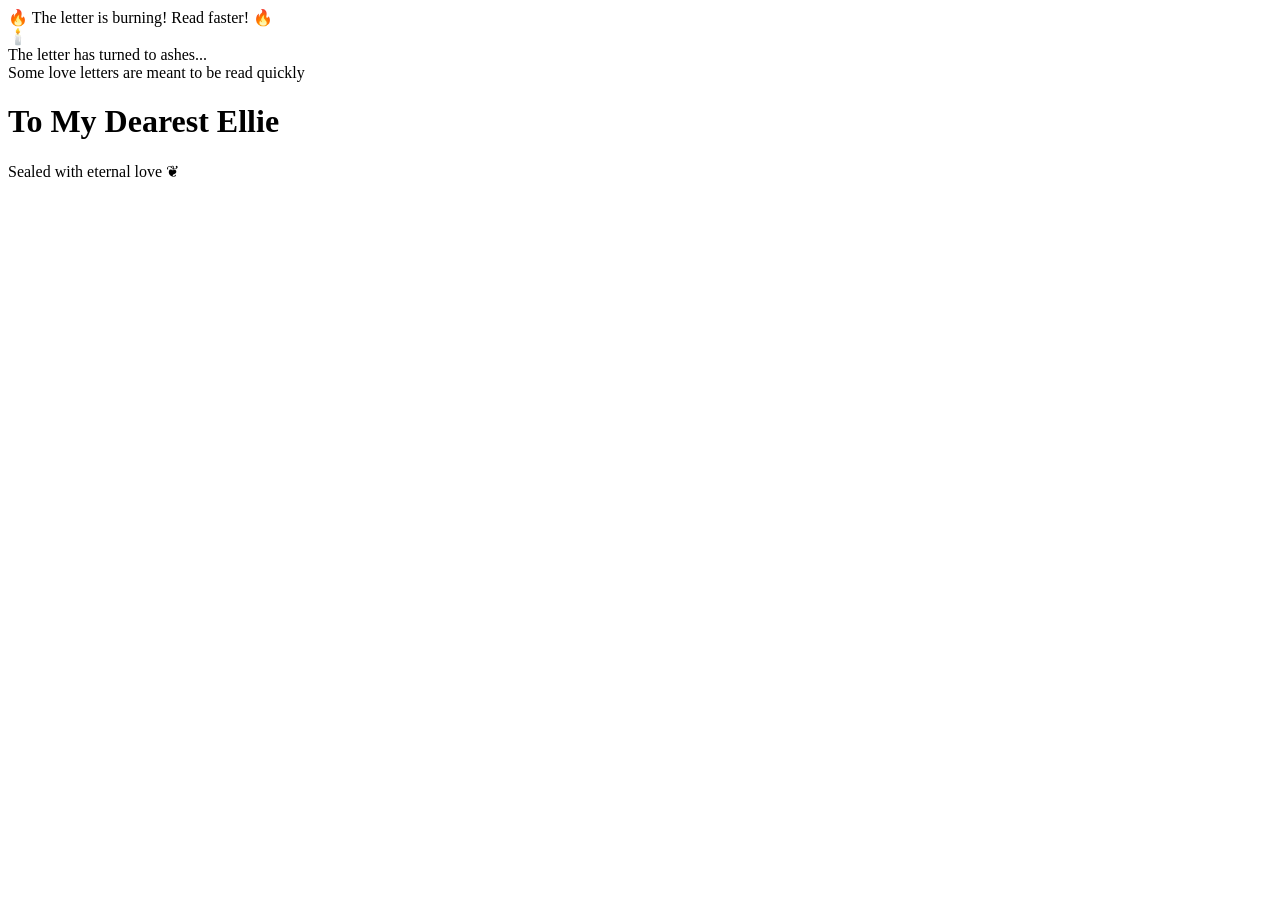
==== letter.html @ 779e2dfa "Add initial HTML structure for letter page" ====
<!DOCTYPE html>
<html lang="en">
<head>
    <meta charset="UTF-8">
    <meta name="viewport" content="width=device-width, initial-scale=1.0">
    <title>For Ellie 💌</title>
    <link rel="stylesheet" href="css/letter.css">
</head>
<body>
    <!-- Burn effects -->
    <div class="smoke-container" id="smokeContainer"></div>
    <div class="fire-container" id="fireContainer"></div>
    
    <!-- Warning -->
    <div class="burn-warning" id="burnWarning">
        🔥 The letter is burning! Read faster! 🔥
    </div>
    
    <!-- Final message -->
    <div class="ashes-message" id="ashesMessage">
        <div class="ashes-icon">🕯️</div>
        <div>The letter has turned to ashes...</div>
        <div class="ashes-subtitle">Some love letters are meant to be read quickly</div>
    </div>

    <div class="letter-container">
        <div class="letter" id="letter">
            <div class="paper-texture"></div>
            
            <div class="corner corner-tl"></div>
            <div class="corner corner-tr"></div>
            <div class="corner corner-bl"></div>
            <div class="corner corner-br"></div>
            
            <header class="letter-header">
                <h1>To My Dearest Ellie</h1>
                <div class="letter-date" id="currentDate"></div>
            </header>
            
            <div class="letter-body" id="letterBody">
                <!-- Content injected by JS -->
            </div>
            
            <footer class="letter-footer">
                Sealed with eternal love ❦
            </footer>
        </div>
    </div>

    <script src="js/letter.js"></script>
</body>
</html>
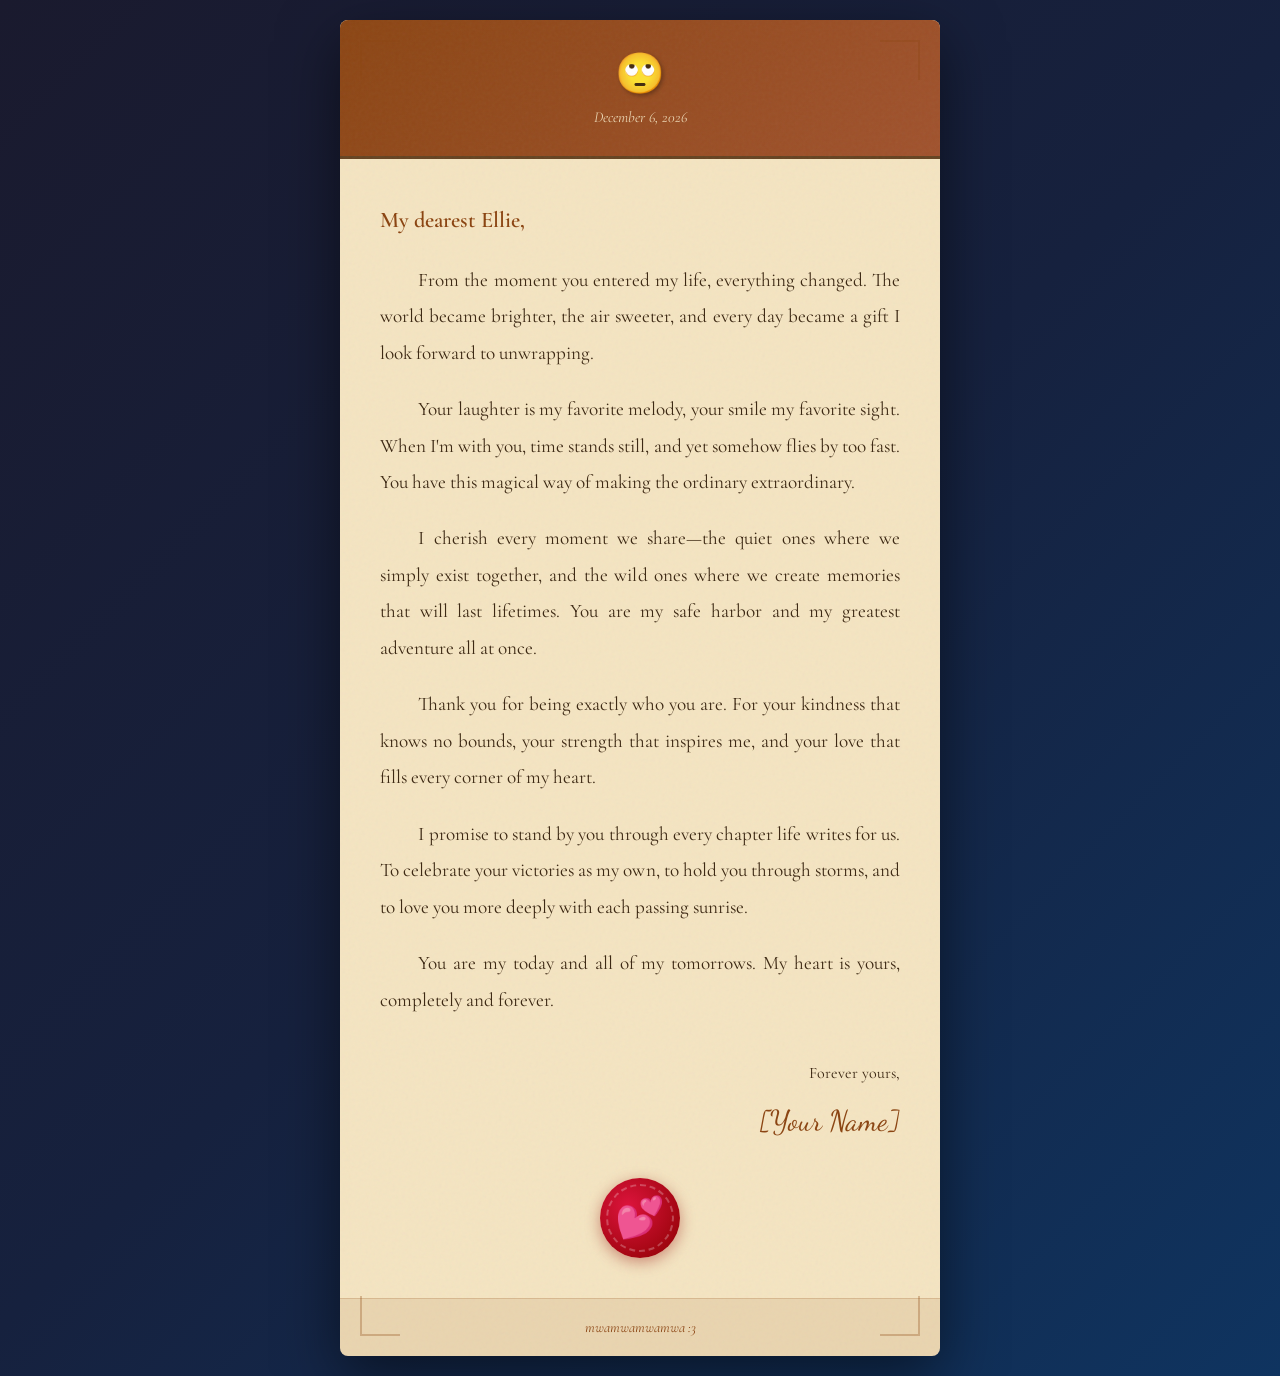
==== commit 36e8dc9b: "Update letter content and titles" ====
--- a/letter.html
+++ b/letter.html
@@ -3,7 +3,7 @@
 <head>
     <meta charset="UTF-8">
     <meta name="viewport" content="width=device-width, initial-scale=1.0">
-    <title>For Ellie 💌</title>
+    <title>for you, baby</title>
     <link rel="stylesheet" href="css/letter.css">
 </head>
 <body>
@@ -13,14 +13,14 @@
     
     <!-- Warning -->
     <div class="burn-warning" id="burnWarning">
-        🔥 The letter is burning! Read faster! 🔥
+        🔥 it's burning babi, read fasta
     </div>
     
     <!-- Final message -->
     <div class="ashes-message" id="ashesMessage">
         <div class="ashes-icon">🕯️</div>
-        <div>The letter has turned to ashes...</div>
-        <div class="ashes-subtitle">Some love letters are meant to be read quickly</div>
+        <div>aww :((</div>
+        <div class="ashes-subtitle">☹️</div>
     </div>
 
     <div class="letter-container">
@@ -33,7 +33,7 @@
             <div class="corner corner-br"></div>
             
             <header class="letter-header">
-                <h1>To My Dearest Ellie</h1>
+                <h1>🙄</h1>
                 <div class="letter-date" id="currentDate"></div>
             </header>
             
@@ -42,7 +42,7 @@
             </div>
             
             <footer class="letter-footer">
-                Sealed with eternal love ❦
+                mwamwamwamwa :3
             </footer>
         </div>
     </div>
--- a/css/letter.css
+++ b/css/letter.css
@@ -0,0 +1,406 @@
+@import url('https://fonts.googleapis.com/css2?family=Dancing+Script:wght@400;600;700&family=Cormorant+Garamond:ital,wght@0,400;0,600;1,400&display=swap');
+
+* {
+    margin: 0;
+    padding: 0;
+    box-sizing: border-box;
+}
+
+body {
+    font-family: 'Cormorant Garamond', Georgia, serif;
+    background: linear-gradient(135deg, #1a1a2e 0%, #16213e 50%, #0f3460 100%);
+    min-height: 100vh;
+    display: flex;
+    justify-content: center;
+    align-items: center;
+    padding: 20px;
+    overflow-x: hidden;
+}
+
+/* Letter container */
+.letter-container {
+    width: 100%;
+    max-width: 600px;
+    perspective: 1000px;
+}
+
+/* The Letter */
+.letter {
+    background: #f4e4c1;
+    border-radius: 8px;
+    box-shadow: 0 20px 60px rgba(0, 0, 0, 0.5);
+    overflow: hidden;
+    position: relative;
+    animation: unfold 1s ease-out;
+}
+
+@keyframes unfold {
+    from {
+        opacity: 0;
+        transform: rotateX(-10deg) translateY(20px);
+    }
+    to {
+        opacity: 1;
+        transform: rotateX(0) translateY(0);
+    }
+}
+
+/* Paper texture */
+.paper-texture {
+    position: absolute;
+    top: 0;
+    left: 0;
+    width: 100%;
+    height: 100%;
+    background-image: url("data:image/svg+xml,%3Csvg viewBox='0 0 200 200' xmlns='http://www.w3.org/2000/svg'%3E%3Cfilter id='noiseFilter'%3E%3CfeTurbulence type='fractalNoise' baseFrequency='0.9' numOctaves='4' stitchTiles='stitch'/%3E%3C/filter%3E%3Crect width='100%25' height='100%25' filter='url(%23noiseFilter)' opacity='0.08'/%3E%3C/svg%3E");
+    opacity: 0.6;
+    pointer-events: none;
+    z-index: 1;
+}
+
+/* Corner decorations */
+.corner {
+    position: absolute;
+    width: 40px;
+    height: 40px;
+    border: 2px solid rgba(139, 69, 19, 0.3);
+    z-index: 2;
+    pointer-events: none;
+}
+
+.corner-tl { top: 20px; left: 20px; border-right: 0; border-bottom: 0; }
+.corner-tr { top: 20px; right: 20px; border-left: 0; border-bottom: 0; }
+.corner-bl { bottom: 20px; left: 20px; border-right: 0; border-top: 0; }
+.corner-br { bottom: 20px; right: 20px; border-left: 0; border-top: 0; }
+
+/* Header */
+.letter-header {
+    background: linear-gradient(135deg, #8b4513 0%, #a0522d 100%);
+    color: #f4e4c1;
+    padding: 30px;
+    text-align: center;
+    position: relative;
+    border-bottom: 3px solid #654321;
+}
+
+.letter-header h1 {
+    font-size: 2.5rem;
+    font-family: 'Dancing Script', cursive;
+    text-shadow: 2px 2px 4px rgba(0,0,0,0.3);
+    margin-bottom: 10px;
+}
+
+.letter-date {
+    font-size: 0.95rem;
+    opacity: 0.9;
+    font-style: italic;
+}
+
+/* Body */
+.letter-body {
+    padding: 40px;
+    color: #3d2914;
+    line-height: 1.9;
+    font-size: 1.2rem;
+    position: relative;
+    z-index: 2;
+}
+
+.letter-paragraph {
+    opacity: 0;
+    transform: translateY(20px);
+    margin-bottom: 20px;
+    text-align: justify;
+    text-indent: 2em;
+    animation: fade-in-up 0.8s forwards;
+}
+
+.letter-paragraph:first-child {
+    text-indent: 0;
+    font-size: 1.4rem;
+    font-weight: 600;
+    color: #8b4513;
+}
+
+@keyframes fade-in-up {
+    to {
+        opacity: 1;
+        transform: translateY(0);
+    }
+}
+
+/* Signature */
+.signature {
+    margin-top: 40px;
+    text-align: right;
+    opacity: 0;
+    animation: fade-in-right 0.8s forwards;
+    animation-delay: 4s;
+}
+
+@keyframes fade-in-right {
+    from {
+        opacity: 0;
+        transform: translateX(20px);
+    }
+    to {
+        opacity: 1;
+        transform: translateX(0);
+    }
+}
+
+.signature-text {
+    font-size: 1rem;
+    margin-bottom: 5px;
+}
+
+.signature-name {
+    font-family: 'Dancing Script', cursive;
+    font-size: 1.8rem;
+    color: #8b4513;
+}
+
+/* Wax seal */
+.wax-seal {
+    width: 80px;
+    height: 80px;
+    background: radial-gradient(circle at 35% 35%, #dc143c, #8b0000);
+    border-radius: 50%;
+    margin: 30px auto 0;
+    display: flex;
+    align-items: center;
+    justify-content: center;
+    font-size: 40px;
+    box-shadow: 0 4px 15px rgba(139, 0, 0, 0.4);
+    opacity: 0;
+    transform: scale(0);
+    animation: pop-in 0.6s forwards;
+    animation-delay: 5s;
+    position: relative;
+}
+
+@keyframes pop-in {
+    to {
+        opacity: 1;
+        transform: scale(1);
+    }
+}
+
+.wax-seal::after {
+    content: '';
+    position: absolute;
+    inset: 6px;
+    border: 2px dashed rgba(255,255,255,0.25);
+    border-radius: 50%;
+}
+
+/* Footer */
+.letter-footer {
+    background: rgba(139, 69, 19, 0.1);
+    padding: 20px;
+    text-align: center;
+    color: #8b4513;
+    font-size: 0.9rem;
+    font-style: italic;
+    border-top: 1px solid rgba(139, 69, 19, 0.2);
+}
+
+/* BURNING EFFECTS */
+
+.burn-warning {
+    position: fixed;
+    top: 20px;
+    left: 50%;
+    transform: translateX(-50%) translateY(-100px);
+    background: linear-gradient(135deg, #ff4757 0%, #ff6348 100%);
+    color: white;
+    padding: 12px 25px;
+    border-radius: 50px;
+    font-weight: bold;
+    z-index: 100;
+    opacity: 0;
+    transition: all 0.5s;
+    box-shadow: 0 10px 30px rgba(255, 71, 87, 0.4);
+    font-size: 1rem;
+    text-align: center;
+    white-space: nowrap;
+}
+
+.burn-warning.show {
+    opacity: 1;
+    transform: translateX(-50%) translateY(0);
+    animation: pulse-warning 1s infinite;
+}
+
+@keyframes pulse-warning {
+    0%, 100% { box-shadow: 0 10px 30px rgba(255, 71, 87, 0.4); }
+    50% { box-shadow: 0 15px 40px rgba(255, 71, 87, 0.6); }
+}
+
+.smoke-container {
+    position: fixed;
+    top: 0;
+    left: 0;
+    width: 100%;
+    height: 100%;
+    pointer-events: none;
+    z-index: 50;
+    opacity: 0;
+    transition: opacity 1s;
+}
+
+.smoke-container.active {
+    opacity: 1;
+}
+
+.smoke {
+    position: absolute;
+    background: radial-gradient(circle, rgba(80,80,80,0.5) 0%, transparent 70%);
+    border-radius: 50%;
+    animation: smoke-rise 3s infinite ease-out;
+}
+
+@keyframes smoke-rise {
+    0% {
+        transform: translateY(0) scale(0.5);
+        opacity: 0;
+    }
+    20% {
+        opacity: 0.6;
+    }
+    100% {
+        transform: translateY(-200px) scale(2);
+        opacity: 0;
+    }
+}
+
+.fire-container {
+    position: fixed;
+    top: 0;
+    left: 0;
+    width: 100%;
+    height: 100%;
+    pointer-events: none;
+    z-index: 51;
+    opacity: 0;
+    transition: opacity 0.5s;
+}
+
+.fire-container.active {
+    opacity: 1;
+}
+
+.fire-particle {
+    position: absolute;
+    width: 6px;
+    height: 6px;
+    background: radial-gradient(circle, #ff6b35 0%, #f7931e 50%, transparent 100%);
+    border-radius: 50%;
+    box-shadow: 0 0 10px #ff6b35;
+    animation: flicker 0.5s infinite alternate;
+}
+
+@keyframes flicker {
+    0% { transform: scale(1); opacity: 0.8; }
+    100% { transform: scale(1.3); opacity: 1; }
+}
+
+/* Letter burning animation */
+.letter.burning {
+    animation: letter-burn 8s forwards;
+}
+
+@keyframes letter-burn {
+    0% {
+        filter: brightness(1) sepia(0);
+        transform: scale(1);
+    }
+    25% {
+        filter: brightness(0.8) sepia(0.4);
+    }
+    50% {
+        filter: brightness(0.5) sepia(0.8) contrast(1.3);
+        transform: scale(0.98);
+    }
+    75% {
+        filter: brightness(0.2) sepia(1) contrast(2);
+        opacity: 0.5;
+    }
+    100% {
+        filter: brightness(0) sepia(1) contrast(3);
+        opacity: 0;
+        transform: scale(0.9);
+    }
+}
+
+/* Ash particles */
+.ash {
+    position: fixed;
+    width: 3px;
+    height: 3px;
+    background: #666;
+    border-radius: 50%;
+    pointer-events: none;
+    z-index: 52;
+    animation: ash-fall 3s linear forwards;
+}
+
+@keyframes ash-fall {
+    0% {
+        transform: translateY(0) translateX(0) rotate(0deg);
+        opacity: 0.8;
+    }
+    100% {
+        transform: translateY(100vh) translateX(50px) rotate(360deg);
+        opacity: 0;
+    }
+}
+
+/* Final ashes message */
+.ashes-message {
+    position: fixed;
+    top: 50%;
+    left: 50%;
+    transform: translate(-50%, -50%);
+    text-align: center;
+    color: rgba(255, 255, 255, 0.9);
+    font-family: 'Dancing Script', cursive;
+    font-size: 1.8rem;
+    opacity: 0;
+    transition: opacity 2s;
+    z-index: 100;
+    pointer-events: none;
+    width: 90%;
+}
+
+.ashes-message.show {
+    opacity: 1;
+}
+
+.ashes-icon {
+    font-size: 4rem;
+    margin-bottom: 15px;
+}
+
+.ashes-subtitle {
+    font-size: 1.1rem;
+    margin-top: 10px;
+    opacity: 0.7;
+}
+
+/* Mobile */
+@media (max-width: 600px) {
+    .letter-body {
+        padding: 25px;
+        font-size: 1.1rem;
+    }
+    
+    .letter-header h1 {
+        font-size: 2rem;
+    }
+    
+    .letter-paragraph:first-child {
+        font-size: 1.2rem;
+    }
+  }
+      
